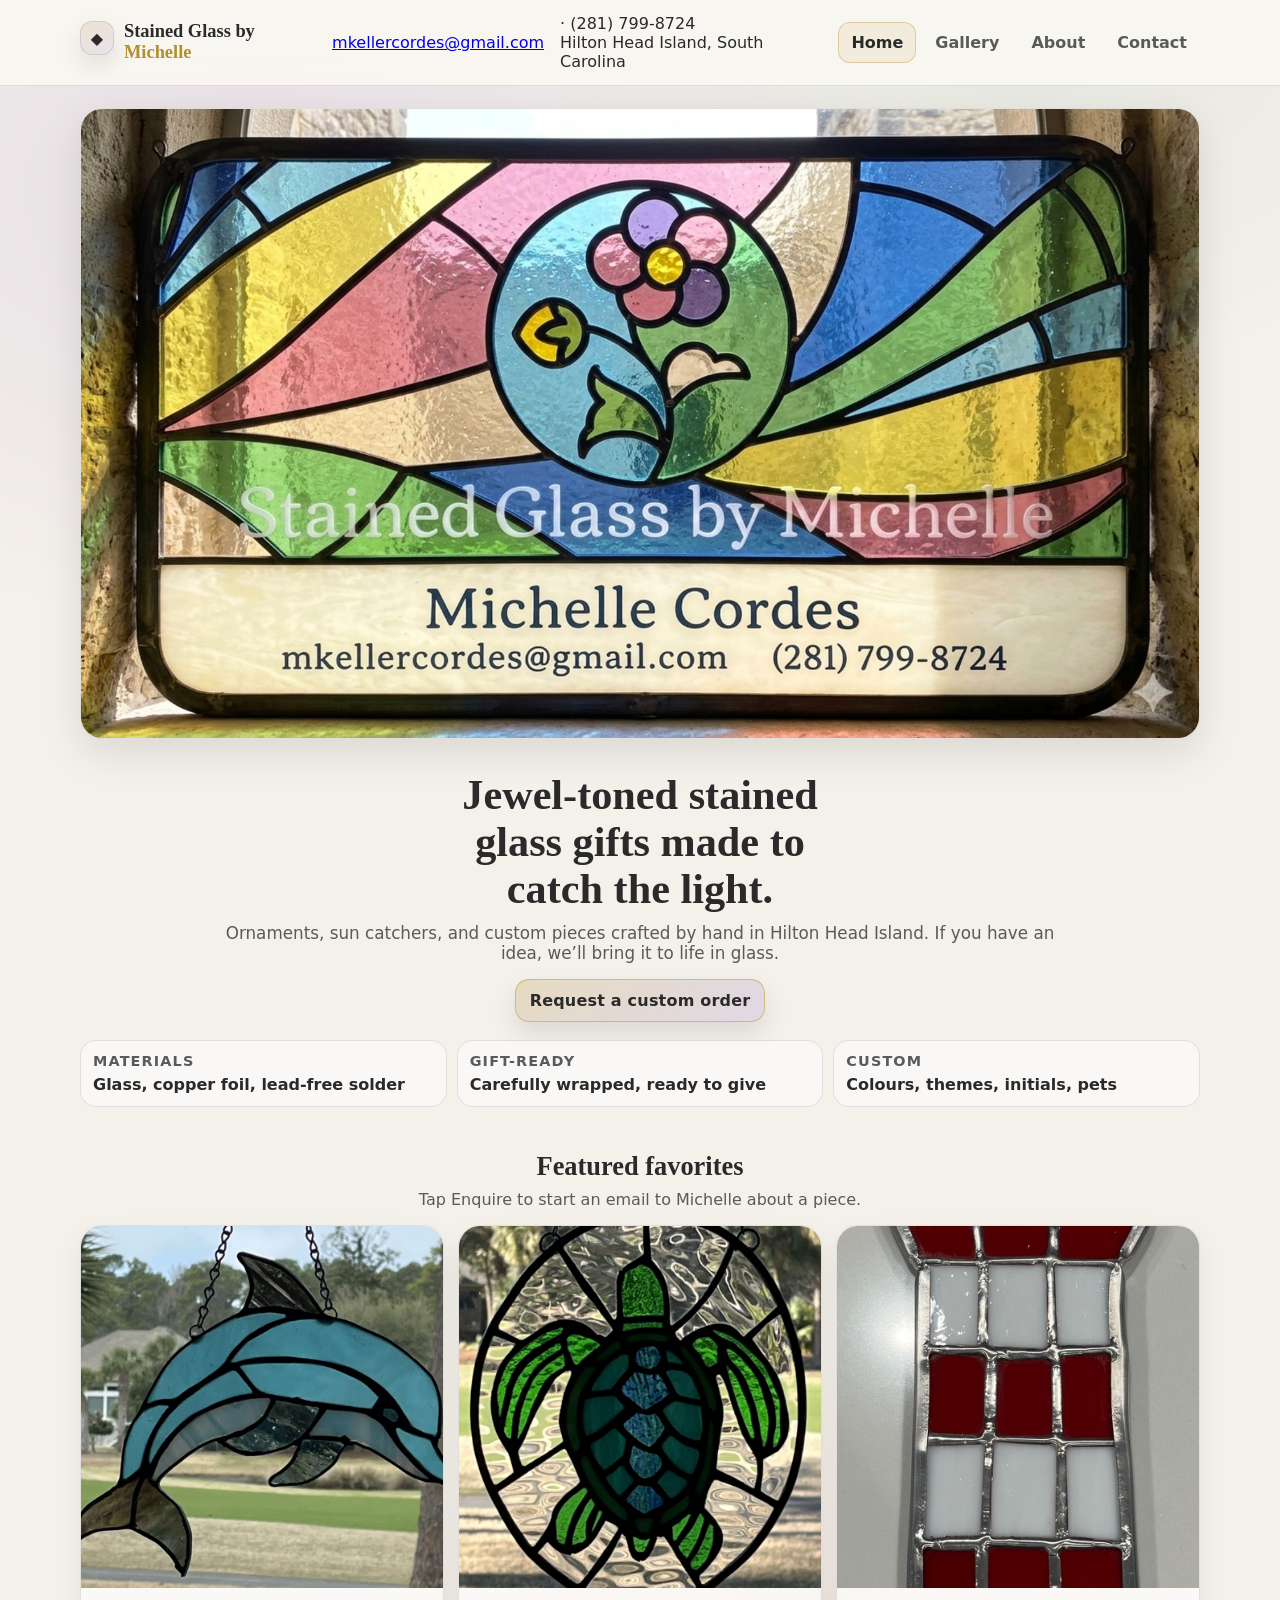
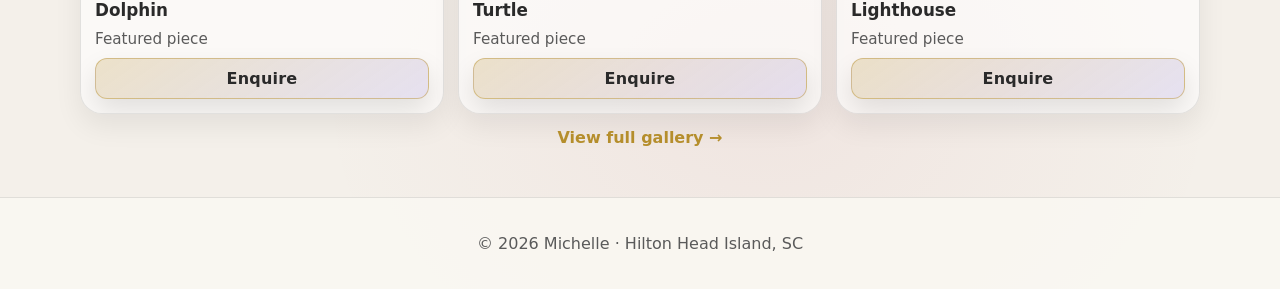
==== index.html @ 0e8c420d "First website commit" ====
<!doctype html>
<html lang="en">
<head>
  <meta charset="UTF-8" />
  <meta name="viewport" content="width=device-width, initial-scale=1" />
  <meta name="description" content="Handmade stained glass ornaments and custom pieces by Michelle — Hilton Head Island." />
  <title>Stained Glass by Michelle</title>
  <link rel="stylesheet" href="./assets/css/styles.css" />
  <script src="./assets/js/main.js" defer></script>
</head>
<body>
  <a class="skip-link" href="#main">Skip to content</a>

  <header class="site-header" role="banner">
  <div class="container header-inner">
    <a class="brand" href="./index.html" aria-label="Homepage">
      <span class="brand-mark" aria-hidden="true">◆</span>
      <span class="brand-stack">
        <span class="brand-name">Stained Glass by <span class="brand-accent">Michelle</span></span>
        <span class="brand-meta">
          <a href="mailto:mkellercordes@gmail.com">mkellercordes@gmail.com</a> · (281) 799-8724<br />
          Hilton Head Island, South Carolina
        </span>
      </span>
    </a>

    <nav class="site-nav" aria-label="Primary navigation">
      <button class="nav-toggle" type="button" aria-expanded="false" aria-controls="primary-nav">
        <span class="nav-toggle__label">Menu</span>
        <span class="nav-toggle__icon" aria-hidden="true"></span>
      </button>
      <ul id="primary-nav" class="nav-list">
        <li><a class="nav-link is-active" href="./index.html" aria-current="page">Home</a></li>
        <li><a class="nav-link" href="./gallery.html">Gallery</a></li>
        <li><a class="nav-link" href="./about.html">About</a></li>
        <li><a class="nav-link" href="./contact.html">Contact</a></li>
      </ul>
    </nav>
  </div>
</header>

  <main id="main" class="site-main" tabindex="-1">
    <section class="card-banner" aria-label="Stained glass banner">
      <div class="container">
        <figure class="card-figure">
          <img src="./assets/images/banner.jpg" alt="Stained glass banner artwork" width="1600" height="600" loading="eager" decoding="async" />
        </figure>
      </div>
    </section>

    <section class="hero" aria-labelledby="hero-title">
      <div class="container">
        <h1 id="hero-title" class="hero-title">Jewel-toned stained glass gifts made to catch the light.</h1>
        <p class="hero-sub">
          Ornaments, sun catchers, and custom pieces crafted by hand in Hilton Head Island.
          If you have an idea, we’ll bring it to life in glass.
        </p>

        <!-- Only ONE custom orders button -->
        <div class="hero-actions">
          <a class="btn btn-primary" href="mailto:mkellercordes@gmail.com?subject=Custom%20stained%20glass%20order">Request a custom order</a>
        </div>

        <div class="highlights" aria-label="Highlights">
          <div class="highlight">
            <h3 class="highlight-title">Materials</h3>
            <p class="highlight-text">Glass, copper foil, lead-free solder</p>
          </div>
          <div class="highlight">
            <h3 class="highlight-title">Gift-ready</h3>
            <p class="highlight-text">Carefully wrapped, ready to give</p>
          </div>
          <div class="highlight">
            <h3 class="highlight-title">Custom</h3>
            <p class="highlight-text">Colours, themes, initials, pets</p>
          </div>
        </div>
      </div>
    </section>

    <section class="section" aria-labelledby="favorites-title">
      <div class="container">
        <h2 id="favorites-title" class="section-title">Featured favorites</h2>
        <p class="section-subtitle">Tap Enquire to start an email to Michelle about a piece.</p>

        <div id="featured-grid" class="grid favorites" role="list">
          <!-- Rendered by JS from /data/pieces.json -->
        </div>

        <div class="section-actions">
          <a class="text-link" href="./gallery.html">View full gallery →</a>
        </div>
      </div>
    </section>
  </main>

  <footer class="site-footer">
    <div class="container footer-inner">
      <p>© <span id="year"></span> Michelle · Hilton Head Island, SC</p>
    </div>
  </footer>

  <!-- Modal exists on all pages; only used on Gallery -->
  <div class="modal" data-modal aria-hidden="true" role="dialog" aria-modal="true" aria-label="Artwork preview">
    <div class="modal-dialog">
      <div class="modal-head">
        <h3 class="modal-title" data-modal-title>Artwork</h3>
        <button class="modal-close" type="button" data-modal-close aria-label="Close">✕</button>
      </div>
      <div class="modal-body">
        <img data-modal-img src="" alt="" />
      </div>
    </div>
  </div>
</body>
</html>
---- assets/css/styles.css ----
/* ===== Light artisan theme (paper + jewel accents) ===== */
*,
*::before,
*::after { box-sizing: border-box; }

:root{
  --bg: #f4f0ea;         /* warm paper */
  --paper: #fbf8f3;      /* card background */
  --ink: #2a2a2a;        /* primary text */
  --muted: #5a5a5a;

  --gold: #b58e2c;
  --amethyst: #6a4dcc;
  --emerald: #2e8060;
  --ruby: #b0374b;

  --border: rgba(0,0,0,.10);
  --shadow: 0 14px 40px rgba(0,0,0,.10);

  --radius-md: 16px;
  --radius-lg: 22px;

  --container: 1120px;
  --pad: 20px;

  --sans: ui-sans-serif, system-ui, -apple-system, Segoe UI, Roboto, Helvetica, Arial, "Apple Color Emoji","Segoe UI Emoji";
  --serif: ui-serif, Georgia, Cambria, "Times New Roman", Times, serif;
}

html:focus-within { scroll-behavior: smooth; }

body{
  margin:0;
  min-height:100vh;
  font-family: var(--sans);
  color: var(--ink);
  background:
    radial-gradient(1200px 800px at 20% 10%, rgba(106,77,204,.10), transparent 55%),
    radial-gradient(900px 700px at 80% 0%, rgba(46,128,96,.08), transparent 55%),
    radial-gradient(900px 700px at 60% 90%, rgba(176,55,75,.06), transparent 50%),
    var(--bg);
  text-rendering: optimizeLegibility;
  -webkit-font-smoothing: antialiased;
}

img{ max-width:100%; display:block; }

.container{
  width: min(var(--container), calc(100% - (var(--pad) * 2)));
  margin-inline:auto;
}

.skip-link{
  position:absolute;
  left:12px; top:12px;
  transform: translateY(-160%);
  background: var(--ink);
  color: var(--paper);
  padding:10px 12px;
  border-radius: 10px;
  text-decoration:none;
  z-index:999;
}
.skip-link:focus{ transform: translateY(0); outline:3px solid rgba(181,142,44,.45); outline-offset:2px; }
:focus-visible{ outline:3px solid rgba(181,142,44,.45); outline-offset:3px; }

/* Header */
.site-header{
  position: sticky;
  top:0;
  z-index:50;
  background: rgba(251,248,243,.86);
  backdrop-filter: blur(10px);
  border-bottom: 1px solid var(--border);
}
.header-inner{
  display:flex;
  align-items:center;
  justify-content: space-between;
  gap:16px;
  padding: 14px 0;
}

.brand{
  display:flex;
  align-items:flex-start;
  gap:10px;
  text-decoration:none;
  color: inherit;
}

.brand-mark{
  width: 34px; height: 34px;
  display:grid; place-items:center;
  border:1px solid var(--border);
  border-radius: 12px;
  background: linear-gradient(145deg, rgba(181,142,44,.18), rgba(106,77,204,.12));
  box-shadow: 0 10px 24px rgba(0,0,0,.10);
  flex: 0 0 auto;
}

.brand-stack{ display:grid; gap:2px; }
.brand-name{ font-family: var(--serif); font-size: 1.15rem; font-weight: 800; line-height: 1.1; }
.brand-accent{ color: var(--gold); }
.brand-meta{
  font-size: .92rem;
  color: var(--muted);
  line-height: 1.15;
}
.brand-meta a{ color: inherit; text-decoration: none; border-bottom: 1px solid rgba(181,142,44,0); }
.brand-meta a:hover{ border-bottom-color: rgba(181,142,44,.45); }

/* Nav */
.site-nav{ display:flex; align-items:center; gap:10px; }
.nav-toggle{
  display:none;
  border:1px solid var(--border);
  background: rgba(255,255,255,.7);
  border-radius: 12px;
  padding: 10px 12px;
  cursor:pointer;
}
.nav-toggle__icon{ width:18px; height:12px; position:relative; }
.nav-toggle__icon::before,
.nav-toggle__icon::after{
  content:"";
  position:absolute; left:0;
  width:100%; height:2px;
  background: var(--ink);
  border-radius:999px;
}
.nav-toggle__icon::before{ top:0; }
.nav-toggle__icon::after{ bottom:0; }

.nav-list{
  list-style:none;
  display:flex;
  gap:6px;
  margin:0; padding:0;
}
.nav-link{
  display:inline-flex;
  padding: 10px 12px;
  border-radius: 12px;
  text-decoration:none;
  color: var(--muted);
  border: 1px solid transparent;
  font-weight: 700;
}
.nav-link:hover{
  color: var(--ink);
  border-color: rgba(0,0,0,.08);
  background: rgba(255,255,255,.55);
}
.nav-link.is-active,
.nav-link[aria-current="page"]{
  color: var(--ink);
  border-color: rgba(181,142,44,.35);
  background: rgba(181,142,44,.10);
}

/* Banner */
.card-banner{ padding: 22px 0 6px; }
.card-figure{
  margin:0;
  border-radius: var(--radius-lg);
  overflow:hidden;
  border: 1px solid var(--border);
  box-shadow: var(--shadow);
  background: var(--paper);
}
.card-figure img{ width:100%; height:auto; }

/* Hero copy */
.hero{ padding: 8px 0 18px; text-align:center; }
.hero-title{
  margin: 18px auto 10px;
  font-family: var(--serif);
  font-size: clamp(2.05rem, 3.3vw, 3.1rem);
  line-height: 1.12;
  max-width: 20ch;
}
.hero-sub{
  margin: 0 auto 16px;
  color: var(--muted);
  font-size: 1.05rem;
  max-width: 78ch;
}
.hero-actions{ display:flex; justify-content:center; gap:10px; flex-wrap:wrap; margin-bottom: 18px; }

/* Buttons */
.btn{
  display:inline-flex;
  align-items:center;
  justify-content:center;
  gap:10px;
  padding: 11px 14px;
  border-radius: 14px;
  text-decoration:none;
  border: 1px solid transparent;
  font-weight: 800;
  letter-spacing: .2px;
  cursor: pointer;
}
.btn-small{ padding: 10px 12px; border-radius: 12px; font-weight: 800; }
.btn-primary{
  background: linear-gradient(145deg, rgba(181,142,44,.22), rgba(106,77,204,.14));
  border-color: rgba(181,142,44,.45);
  color: var(--ink);
  box-shadow: 0 12px 26px rgba(0,0,0,.10);
}
.btn-primary:hover{ border-color: rgba(181,142,44,.60); }
.btn-secondary{
  background: rgba(255,255,255,.65);
  border-color: rgba(0,0,0,.12);
  color: var(--ink);
}
.btn-secondary:hover{ border-color: rgba(0,0,0,.18); }

/* Highlights */
.highlights{
  display:grid;
  grid-template-columns: repeat(3, minmax(0,1fr));
  gap: 10px;
  margin: 14px auto 0;
  max-width: var(--container);
  text-align:left;
}
.highlight{
  background: rgba(255,255,255,.55);
  border: 1px solid var(--border);
  border-radius: var(--radius-md);
  padding: 12px 12px 12px 12px;
  display:grid;
  gap:6px;
}
.highlight-title{
  margin:0;
  font-size:.9rem;
  letter-spacing:.08em;
  text-transform: uppercase;
  color: var(--muted);
}
.highlight-text{ margin:0; font-weight: 650; }

/* Sections */
.section{ padding: 26px 0; }
.section-title{ margin:0; font-family: var(--serif); font-size: 1.65rem; text-align:center; }
.section-subtitle{ margin:8px auto 0; color: var(--muted); text-align:center; max-width: 82ch; }

.grid{ display:grid; gap: 14px; }
.favorites{ grid-template-columns: repeat(3, minmax(0,1fr)); margin-top: 16px; }

.product-card{
  background: rgba(255,255,255,.62);
  border: 1px solid var(--border);
  border-radius: var(--radius-lg);
  overflow:hidden;
  box-shadow: 0 12px 28px rgba(0,0,0,.07);
}
.product-card img{ width:100%; aspect-ratio: 1 / 1; object-fit: cover; }
.product-body{ padding: 12px 14px 14px; display:grid; gap: 10px; }
.product-title{ margin:0; font-size: 1.05rem; font-weight: 900; }
.product-meta{ margin:0; color: var(--muted); font-size: .95rem; }

.section-actions{ margin-top: 14px; text-align:center; }
.text-link{ color: var(--gold); font-weight: 850; text-decoration:none; }
.text-link:hover{ text-decoration: underline; }

/* Gallery grid */
.gallery-grid{
  display:grid;
  grid-template-columns: repeat(3, minmax(0,1fr));
  gap: 14px;
  margin-top: 18px;
}
.gallery-item{
  border: 1px solid var(--border);
  border-radius: var(--radius-lg);
  overflow:hidden;
  background: rgba(255,255,255,.62);
  box-shadow: 0 12px 28px rgba(0,0,0,.07);
}
.gallery-btn{
  display:block;
  padding:0;
  border:0;
  background: transparent;
  width:100%;
  cursor:pointer;
}
.gallery-btn img{
  width:100%;
  aspect-ratio: 1 / 1;
  object-fit: cover;
}
.gallery-caption{
  padding: 10px 12px 12px;
  color: var(--muted);
  font-weight: 700;
  font-size: .95rem;
}

/* Modal (lightbox) */
.modal{
  position: fixed;
  inset: 0;
  display: none;
  align-items: center;
  justify-content: center;
  padding: 22px;
  background: rgba(20, 18, 16, .62);
  z-index: 1000;
}
.modal.is-open{ display: flex; }
.modal-dialog{
  width: min(980px, 100%);
  max-height: 92vh;
  overflow: hidden;
  background: rgba(251,248,243,.98);
  border: 1px solid rgba(255,255,255,.15);
  border-radius: 18px;
  box-shadow: 0 22px 60px rgba(0,0,0,.35);
}
.modal-head{
  display:flex;
  align-items:center;
  justify-content: space-between;
  gap: 10px;
  padding: 12px 14px;
  border-bottom: 1px solid rgba(0,0,0,.08);
}
.modal-title{
  margin:0;
  font-family: var(--serif);
  font-size: 1.1rem;
}
.modal-close{
  border: 1px solid rgba(0,0,0,.12);
  background: rgba(255,255,255,.8);
  border-radius: 12px;
  padding: 8px 10px;
  font-weight: 900;
  cursor: pointer;
}
.modal-body{
  padding: 14px;
  display:grid;
  gap: 12px;
}
.modal-body img{
  width: 100%;
  height: auto;
  max-height: 75vh;
  object-fit: contain;
  border-radius: 12px;
  border: 1px solid rgba(0,0,0,.08);
}

/* Footer */
.site-footer{
  background: rgba(251,248,243,.86);
  border-top: 1px solid var(--border);
  margin-top: 24px;
}
.footer-inner{ padding: 20px 0; display:grid; gap: 8px; text-align:center; color: var(--muted); }

/* Mobile */
@media (max-width: 900px){
  .highlights{ grid-template-columns: 1fr; }
  .favorites{ grid-template-columns: 1fr; }
  .gallery-grid{ grid-template-columns: repeat(2, minmax(0,1fr)); }

  .nav-toggle{ display:inline-flex; }
  .nav-list{
    position:absolute;
    right: var(--pad);
    top: 70px;
    width: min(320px, calc(100vw - (var(--pad) * 2)));
    padding: 10px;
    border-radius: 16px;
    border: 1px solid var(--border);
    background: rgba(251,248,243,.97);
    box-shadow: var(--shadow);
    display:none;
    flex-direction: column;
    align-items: stretch;
    gap: 4px;
  }
  .nav-list.is-open{ display:flex; }
}

@media (max-width: 520px){
  .gallery-grid{ grid-template-columns: 1fr; }
}
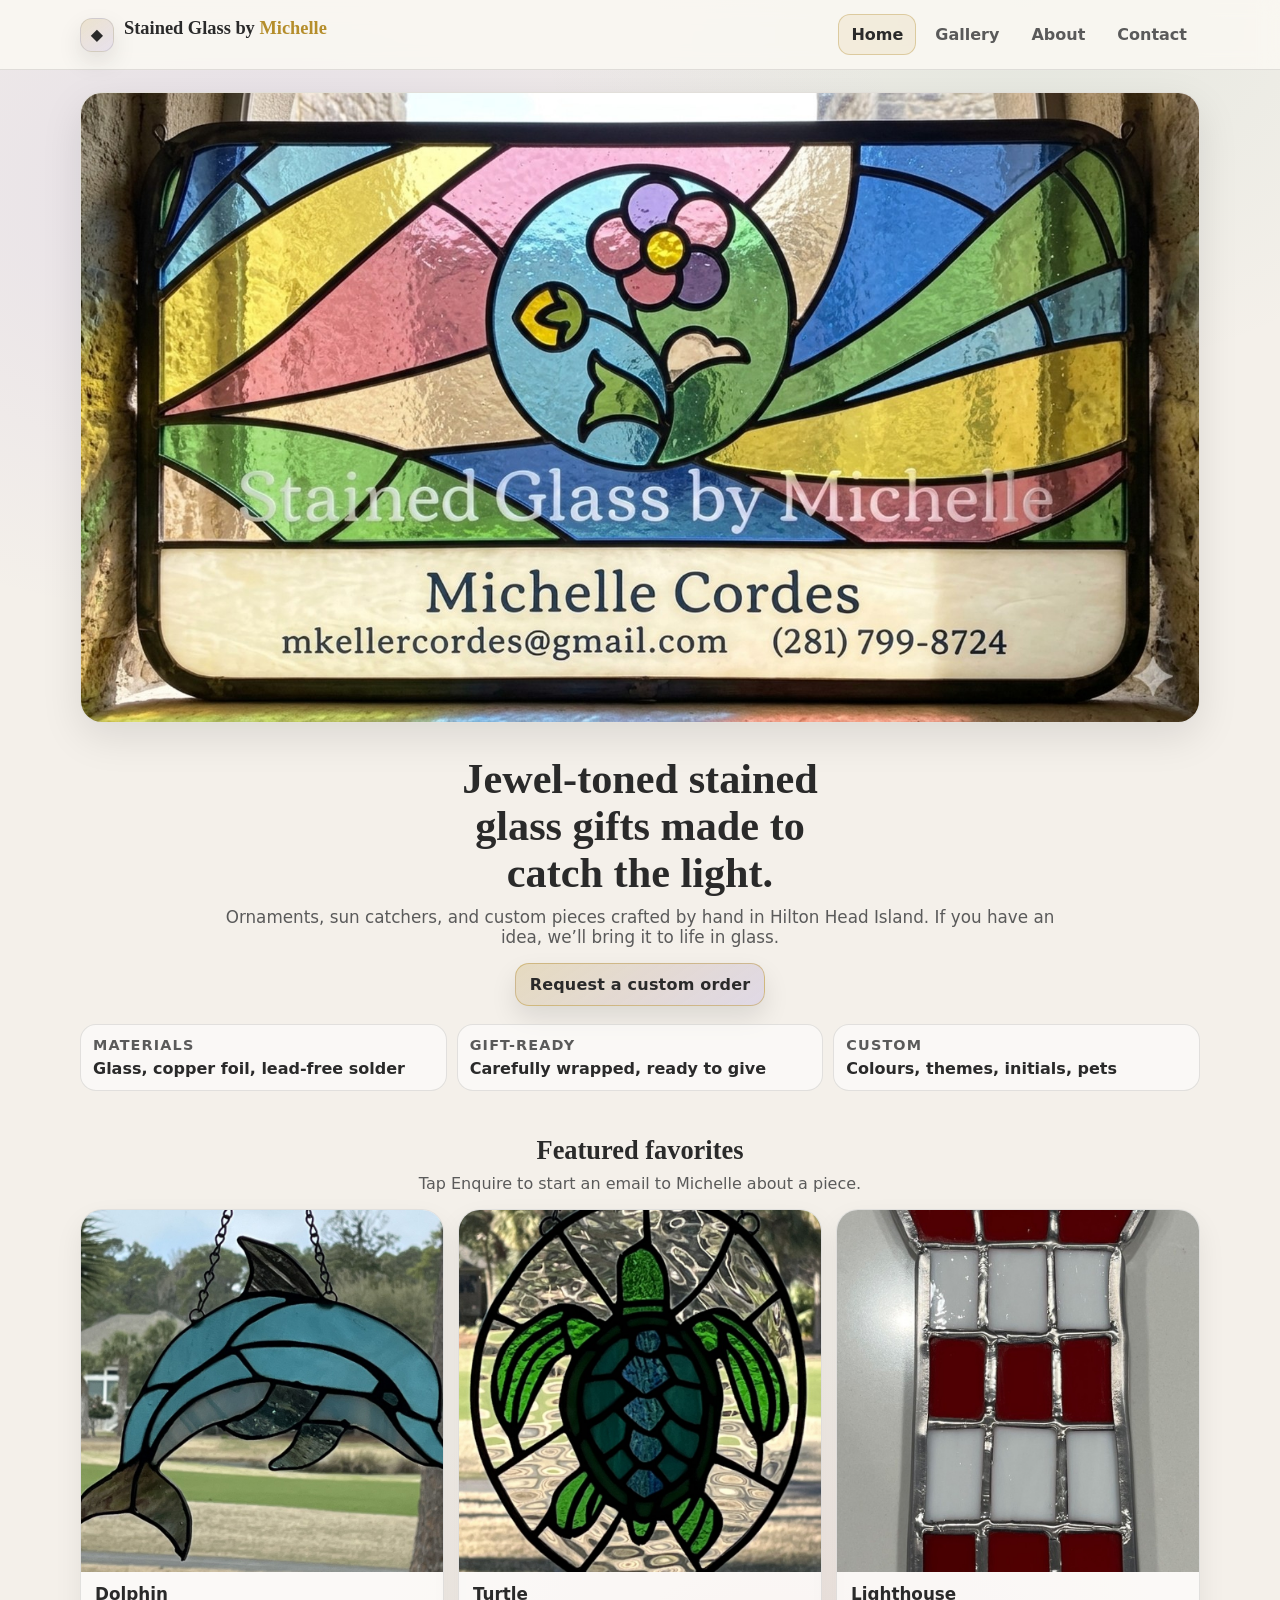
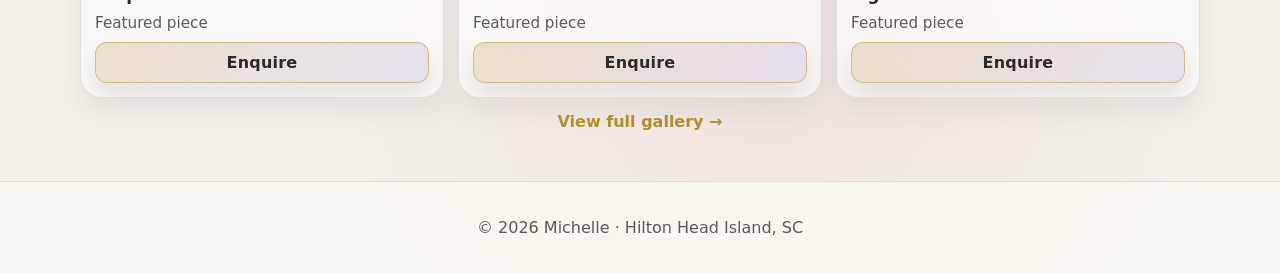
==== commit 8a1644b2: "take 4" ====
--- a/index.html
+++ b/index.html
@@ -17,10 +17,7 @@
       <span class="brand-mark" aria-hidden="true">◆</span>
       <span class="brand-stack">
         <span class="brand-name">Stained Glass by <span class="brand-accent">Michelle</span></span>
-        <span class="brand-meta">
-          <a href="mailto:mkellercordes@gmail.com">mkellercordes@gmail.com</a> · (281) 799-8724<br />
-          Hilton Head Island, South Carolina
-        </span>
+        
       </span>
     </a>
 
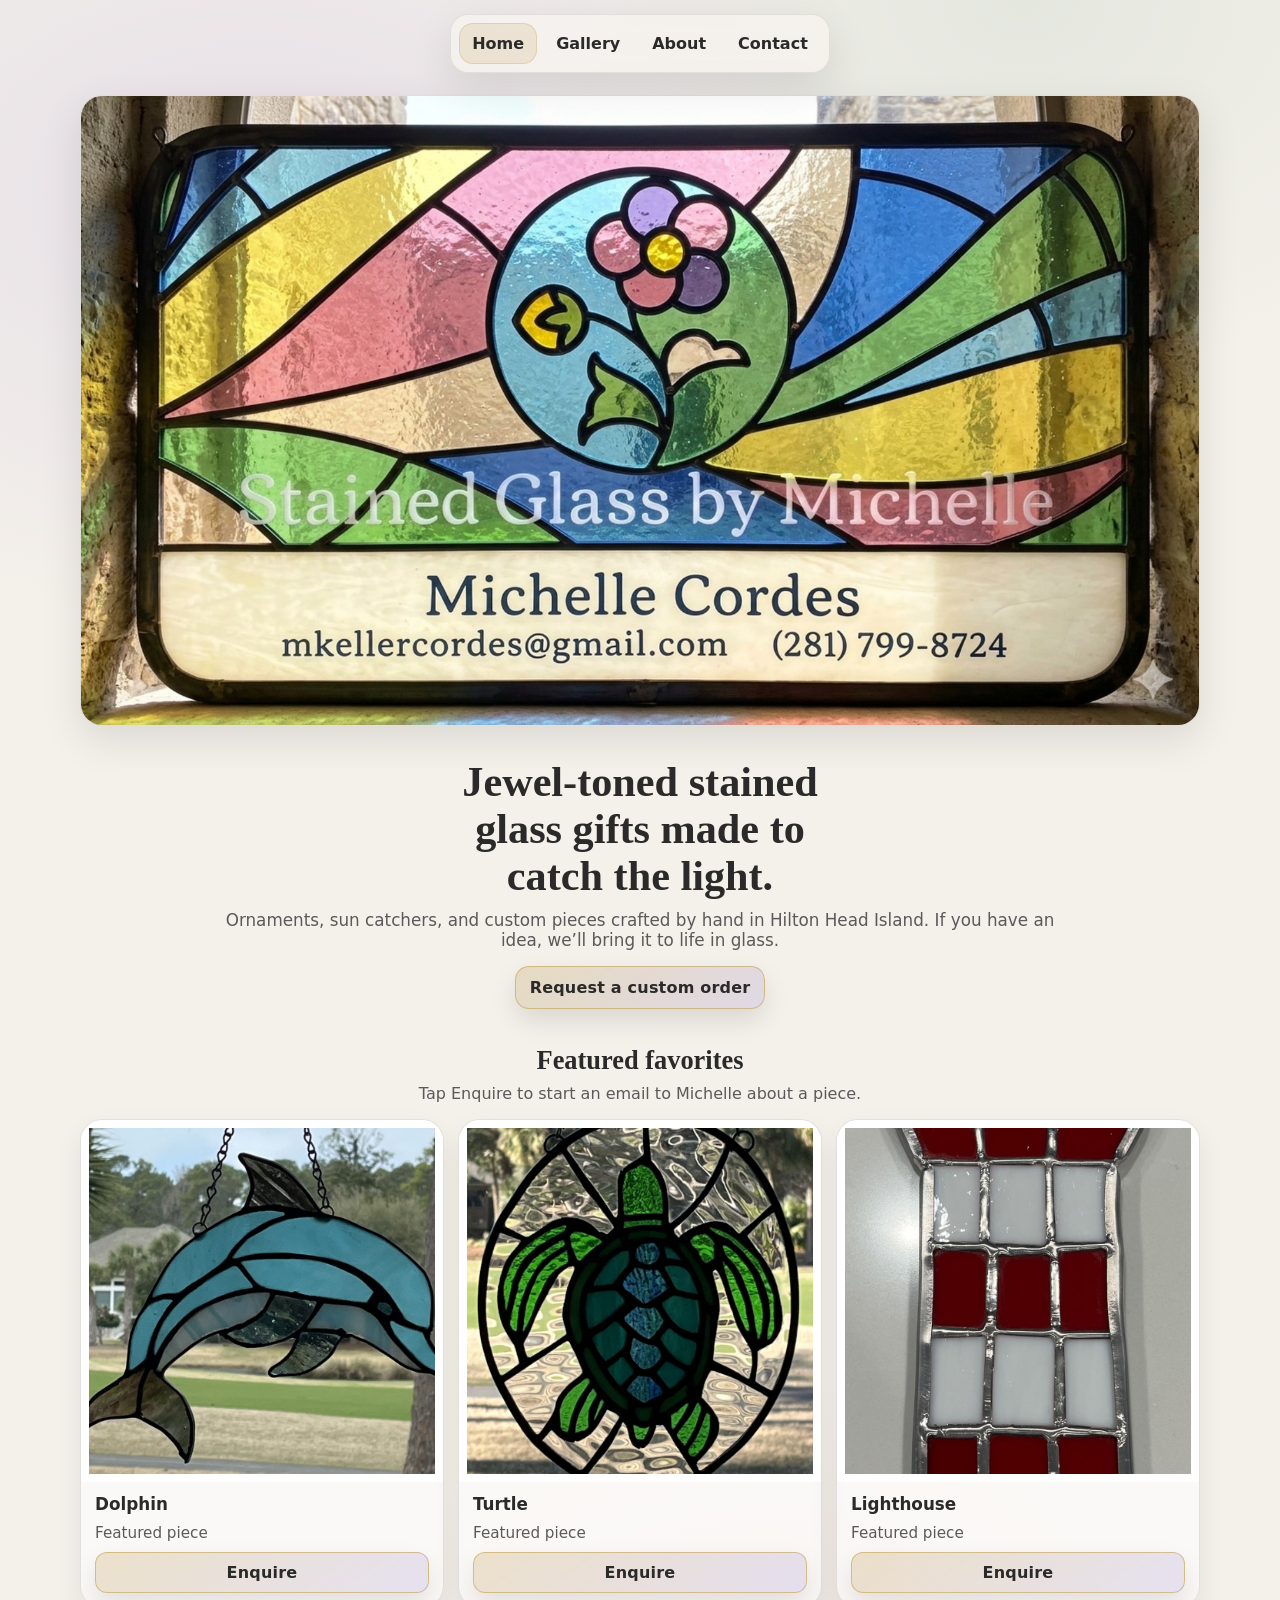
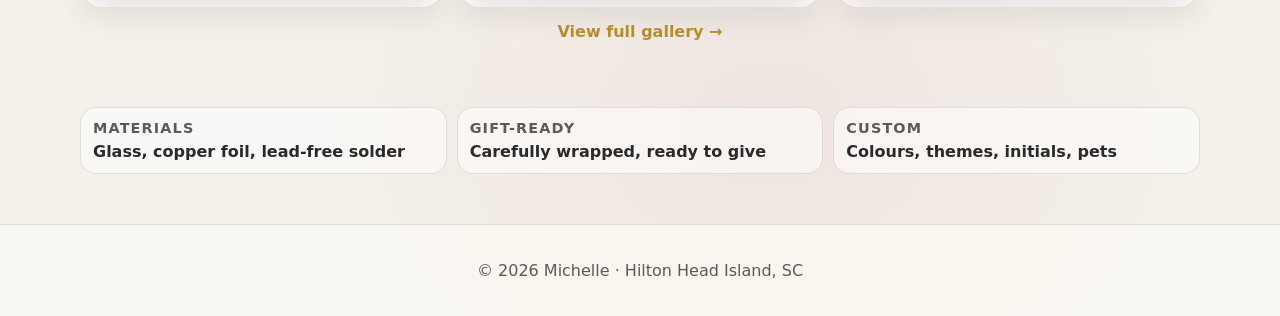
==== commit f019eed9: "Final commit for tonight I think this is going to work" ====
--- a/index.html
+++ b/index.html
@@ -11,32 +11,13 @@
 <body>
   <a class="skip-link" href="#main">Skip to content</a>
 
-  <header class="site-header" role="banner">
-  <div class="container header-inner">
-    <a class="brand" href="./index.html" aria-label="Homepage">
-      <span class="brand-mark" aria-hidden="true">◆</span>
-      <span class="brand-stack">
-        <span class="brand-name">Stained Glass by <span class="brand-accent">Michelle</span></span>
-        
-      </span>
-    </a>
-
-    <nav class="site-nav" aria-label="Primary navigation">
-      <button class="nav-toggle" type="button" aria-expanded="false" aria-controls="primary-nav">
-        <span class="nav-toggle__label">Menu</span>
-        <span class="nav-toggle__icon" aria-hidden="true"></span>
-      </button>
-      <ul id="primary-nav" class="nav-list">
-        <li><a class="nav-link is-active" href="./index.html" aria-current="page">Home</a></li>
-        <li><a class="nav-link" href="./gallery.html">Gallery</a></li>
-        <li><a class="nav-link" href="./about.html">About</a></li>
-        <li><a class="nav-link" href="./contact.html">Contact</a></li>
-      </ul>
-    </nav>
-  </div>
-</header>
-
-  <main id="main" class="site-main" tabindex="-1">
+  <nav class="floating-nav" aria-label="Primary navigation">
+    <a class="floating-link is-active" href="./index.html">Home</a>
+    <a class="floating-link" href="./gallery.html">Gallery</a>
+    <a class="floating-link" href="./about.html">About</a>
+    <a class="floating-link" href="./contact.html">Contact</a>
+  </nav>
+<main id="main" class="site-main" tabindex="-1">
     <section class="card-banner" aria-label="Stained glass banner">
       <div class="container">
         <figure class="card-figure">
@@ -57,7 +38,26 @@
         <div class="hero-actions">
           <a class="btn btn-primary" href="mailto:mkellercordes@gmail.com?subject=Custom%20stained%20glass%20order">Request a custom order</a>
         </div>
+      </div>
+    </section>
 
+    <section class="section section-favorites" aria-labelledby="favorites-title">
+      <div class="container">
+        <h2 id="favorites-title" class="section-title">Featured favorites</h2>
+        <p class="section-subtitle">Tap Enquire to start an email to Michelle about a piece.</p>
+
+        <div id="featured-grid" class="grid favorites" role="list">
+          <!-- Rendered by JS from /data/pieces.json -->
+        </div>
+
+        <div class="section-actions">
+          <a class="text-link" href="./gallery.html">View full gallery →</a>
+        </div>
+      </div>
+    </section>
+  
+    <section class="section" aria-label="Details">
+      <div class="container">
         <div class="highlights" aria-label="Highlights">
           <div class="highlight">
             <h3 class="highlight-title">Materials</h3>
@@ -71,21 +71,6 @@
             <h3 class="highlight-title">Custom</h3>
             <p class="highlight-text">Colours, themes, initials, pets</p>
           </div>
-        </div>
-      </div>
-    </section>
-
-    <section class="section" aria-labelledby="favorites-title">
-      <div class="container">
-        <h2 id="favorites-title" class="section-title">Featured favorites</h2>
-        <p class="section-subtitle">Tap Enquire to start an email to Michelle about a piece.</p>
-
-        <div id="featured-grid" class="grid favorites" role="list">
-          <!-- Rendered by JS from /data/pieces.json -->
-        </div>
-
-        <div class="section-actions">
-          <a class="text-link" href="./gallery.html">View full gallery →</a>
         </div>
       </div>
     </section>
--- a/assets/css/styles.css
+++ b/assets/css/styles.css
@@ -69,9 +69,9 @@
   position: sticky;
   top:0;
   z-index:50;
-  background: rgba(251,248,243,.86);
-  backdrop-filter: blur(10px);
-  border-bottom: 1px solid var(--border);
+  background: transparent;
+  backdrop-filter: none;
+  border-bottom: none;
 }
 .header-inner{
   display:flex;
@@ -100,7 +100,7 @@
 }
 
 .brand-stack{ display:grid; gap:2px; }
-.brand-name{ font-family: var(--serif); font-size: 1.15rem; font-weight: 800; line-height: 1.1; }
+.brand-name{ font-family: var(--serif); font-size: 1.15rem; font-weight: 900; line-height: 1.1; }
 .brand-accent{ color: var(--gold); }
 .brand-meta{
   font-size: .92rem;
@@ -143,20 +143,24 @@
   padding: 10px 12px;
   border-radius: 12px;
   text-decoration:none;
-  color: var(--muted);
-  border: 1px solid transparent;
-  font-weight: 700;
+  color: var(--ink);
+  border: 1px solid rgba(0,0,0,.06);
+  font-weight: 850;
+  background: rgba(251,248,243,.42); /* transparent "pill" for readability */
+  box-shadow: 0 10px 24px rgba(0,0,0,.06);
+  text-shadow: 0 1px 10px rgba(0,0,0,.10);
 }
 .nav-link:hover{
   color: var(--ink);
-  border-color: rgba(0,0,0,.08);
-  background: rgba(255,255,255,.55);
+  border-color: rgba(0,0,0,.10);
+  background: rgba(251,248,243,.62);
+  box-shadow: 0 14px 30px rgba(0,0,0,.08);
 }
 .nav-link.is-active,
 .nav-link[aria-current="page"]{
   color: var(--ink);
-  border-color: rgba(181,142,44,.35);
-  background: rgba(181,142,44,.10);
+  border-color: rgba(181,142,44,.28);
+  background: rgba(181,142,44,.14);
 }
 
 /* Banner */
@@ -258,7 +262,7 @@
   overflow:hidden;
   box-shadow: 0 12px 28px rgba(0,0,0,.07);
 }
-.product-card img{ width:100%; aspect-ratio: 1 / 1; object-fit: cover; }
+.product-card img{ width:100%; aspect-ratio: 1 / 1; object-fit: contain; background:#fff; padding:8px; }
 .product-body{ padding: 12px 14px 14px; display:grid; gap: 10px; }
 .product-title{ margin:0; font-size: 1.05rem; font-weight: 900; }
 .product-meta{ margin:0; color: var(--muted); font-size: .95rem; }
@@ -292,7 +296,7 @@
 .gallery-btn img{
   width:100%;
   aspect-ratio: 1 / 1;
-  object-fit: cover;
+  object-fit: contain; background:#fff; padding:8px;
 }
 .gallery-caption{
   padding: 10px 12px 12px;
@@ -380,7 +384,7 @@
     padding: 10px;
     border-radius: 16px;
     border: 1px solid var(--border);
-    background: rgba(251,248,243,.97);
+    background: rgba(255,255,255,0.0);
     box-shadow: var(--shadow);
     display:none;
     flex-direction: column;
@@ -392,4 +396,60 @@
 
 @media (max-width: 520px){
   .gallery-grid{ grid-template-columns: 1fr; }
-}+}
+
+
+
+/* Floating navigation (replaces the old top panel) */
+.floating-nav{
+  position: sticky;
+  top: 14px;
+  z-index: 60;
+  margin: 14px auto 0;
+  width: fit-content;
+  display: flex;
+  gap: 6px;
+  padding: 8px;
+  border-radius: 18px;
+  border: 1px solid rgba(0,0,0,.08);
+  background: rgba(251,248,243,.55);
+  backdrop-filter: blur(10px);
+  box-shadow: 0 16px 44px rgba(0,0,0,.10);
+}
+
+.floating-link{
+  display:inline-flex;
+  padding: 10px 12px;
+  border-radius: 14px;
+  text-decoration:none;
+  color: var(--ink);
+  font-weight: 850;
+  border: 1px solid transparent;
+}
+
+.floating-link:hover{
+  background: rgba(251,248,243,.70);
+  border-color: rgba(0,0,0,.08);
+}
+
+.floating-link.is-active{
+  background: rgba(181,142,44,.14);
+  border-color: rgba(181,142,44,.22);
+}
+
+/* Favorites closer to the hero text */
+.section-favorites{
+  padding-top: 10px;
+}
+.hero-actions{ margin-bottom: 8px; }
+
+@media (max-width: 520px){
+  .floating-nav{
+    width: calc(100% - (var(--pad) * 2));
+    justify-content: space-between;
+  }
+  .floating-link{
+    padding: 10px 10px;
+    font-size: .95rem;
+  }
+}
